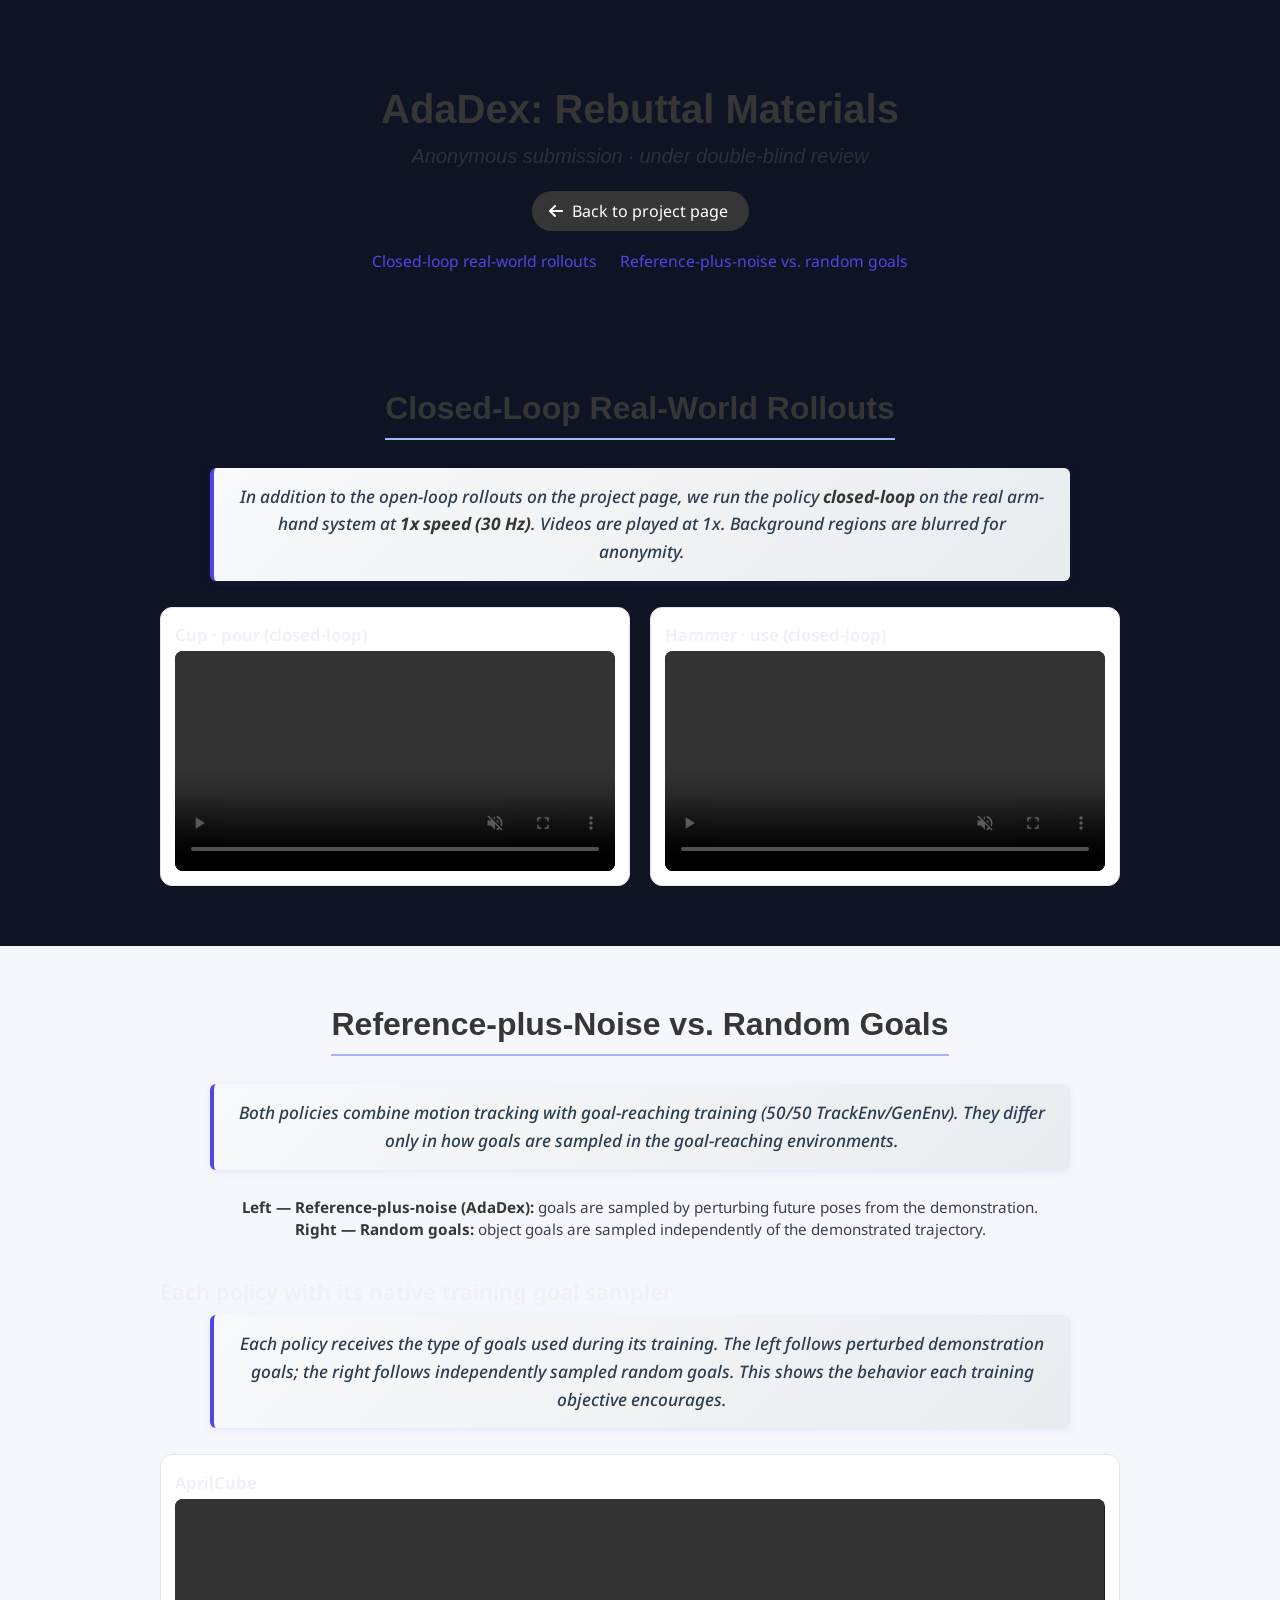
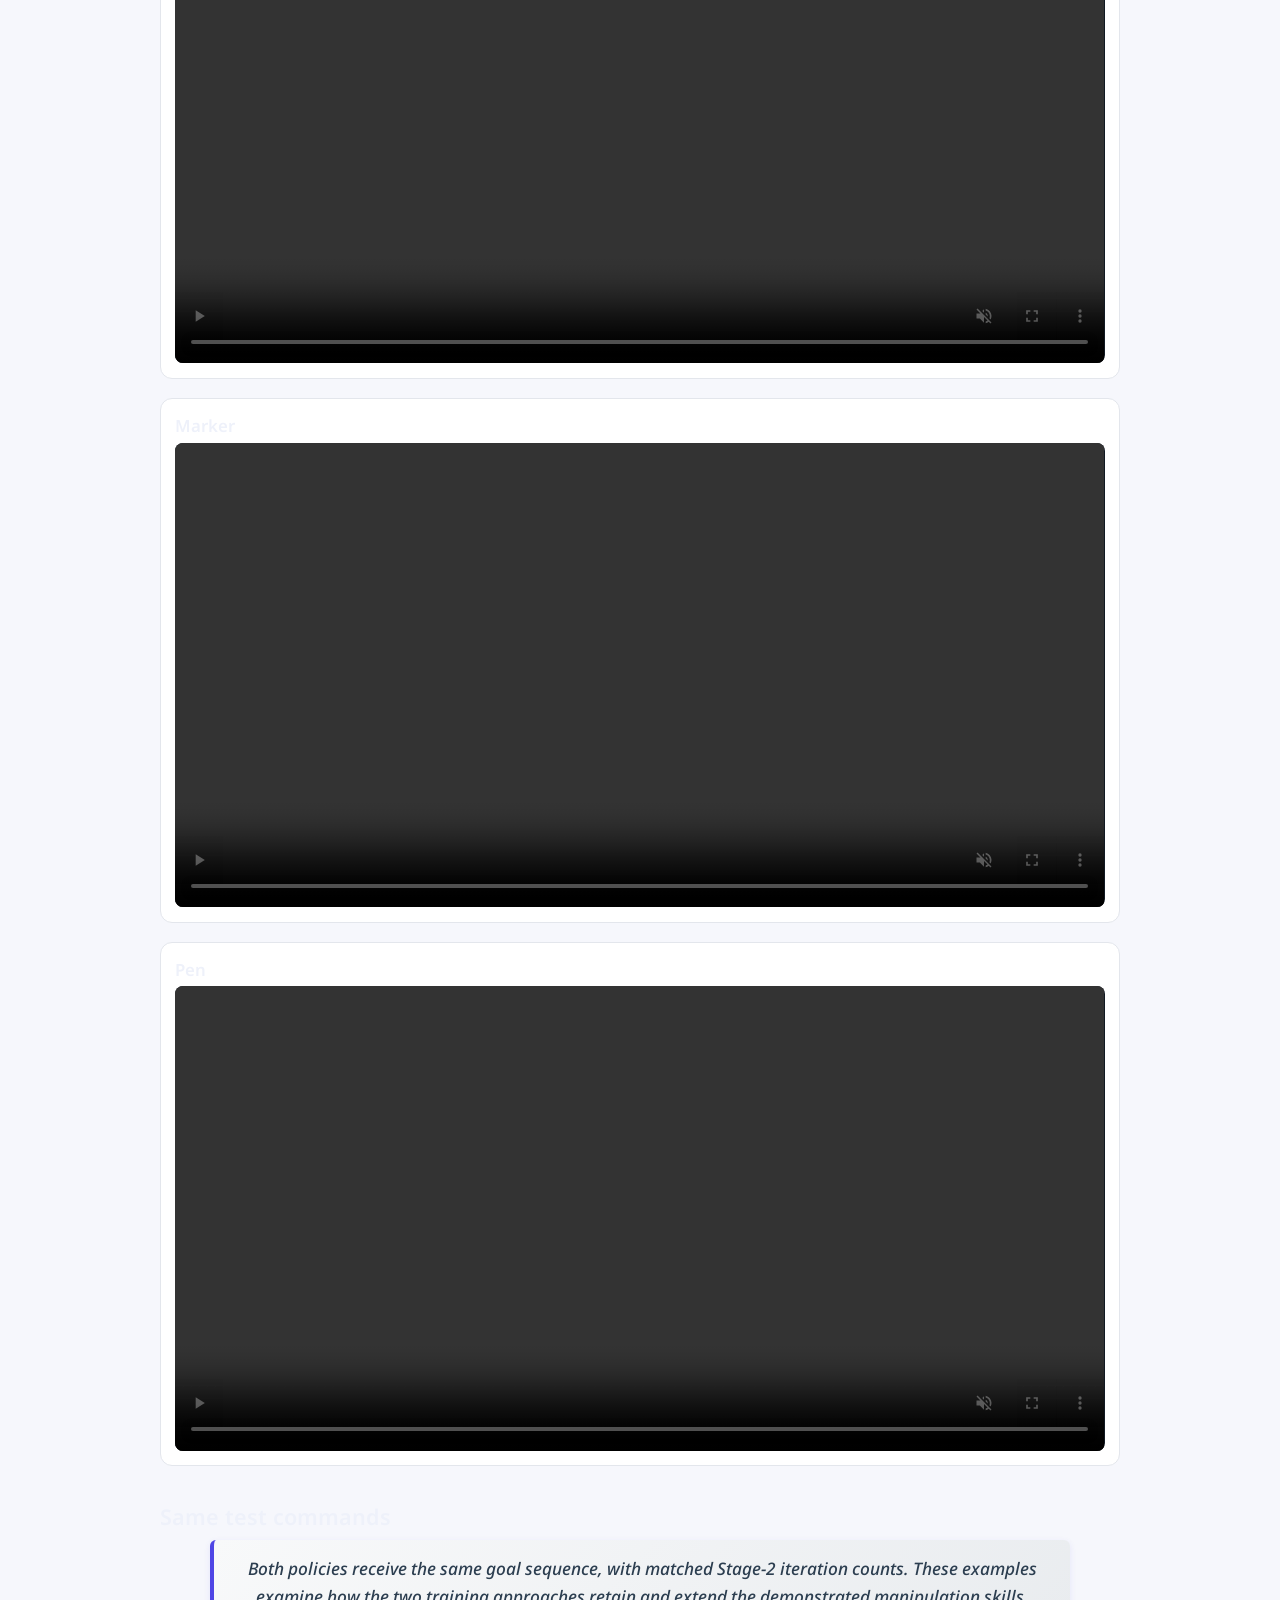
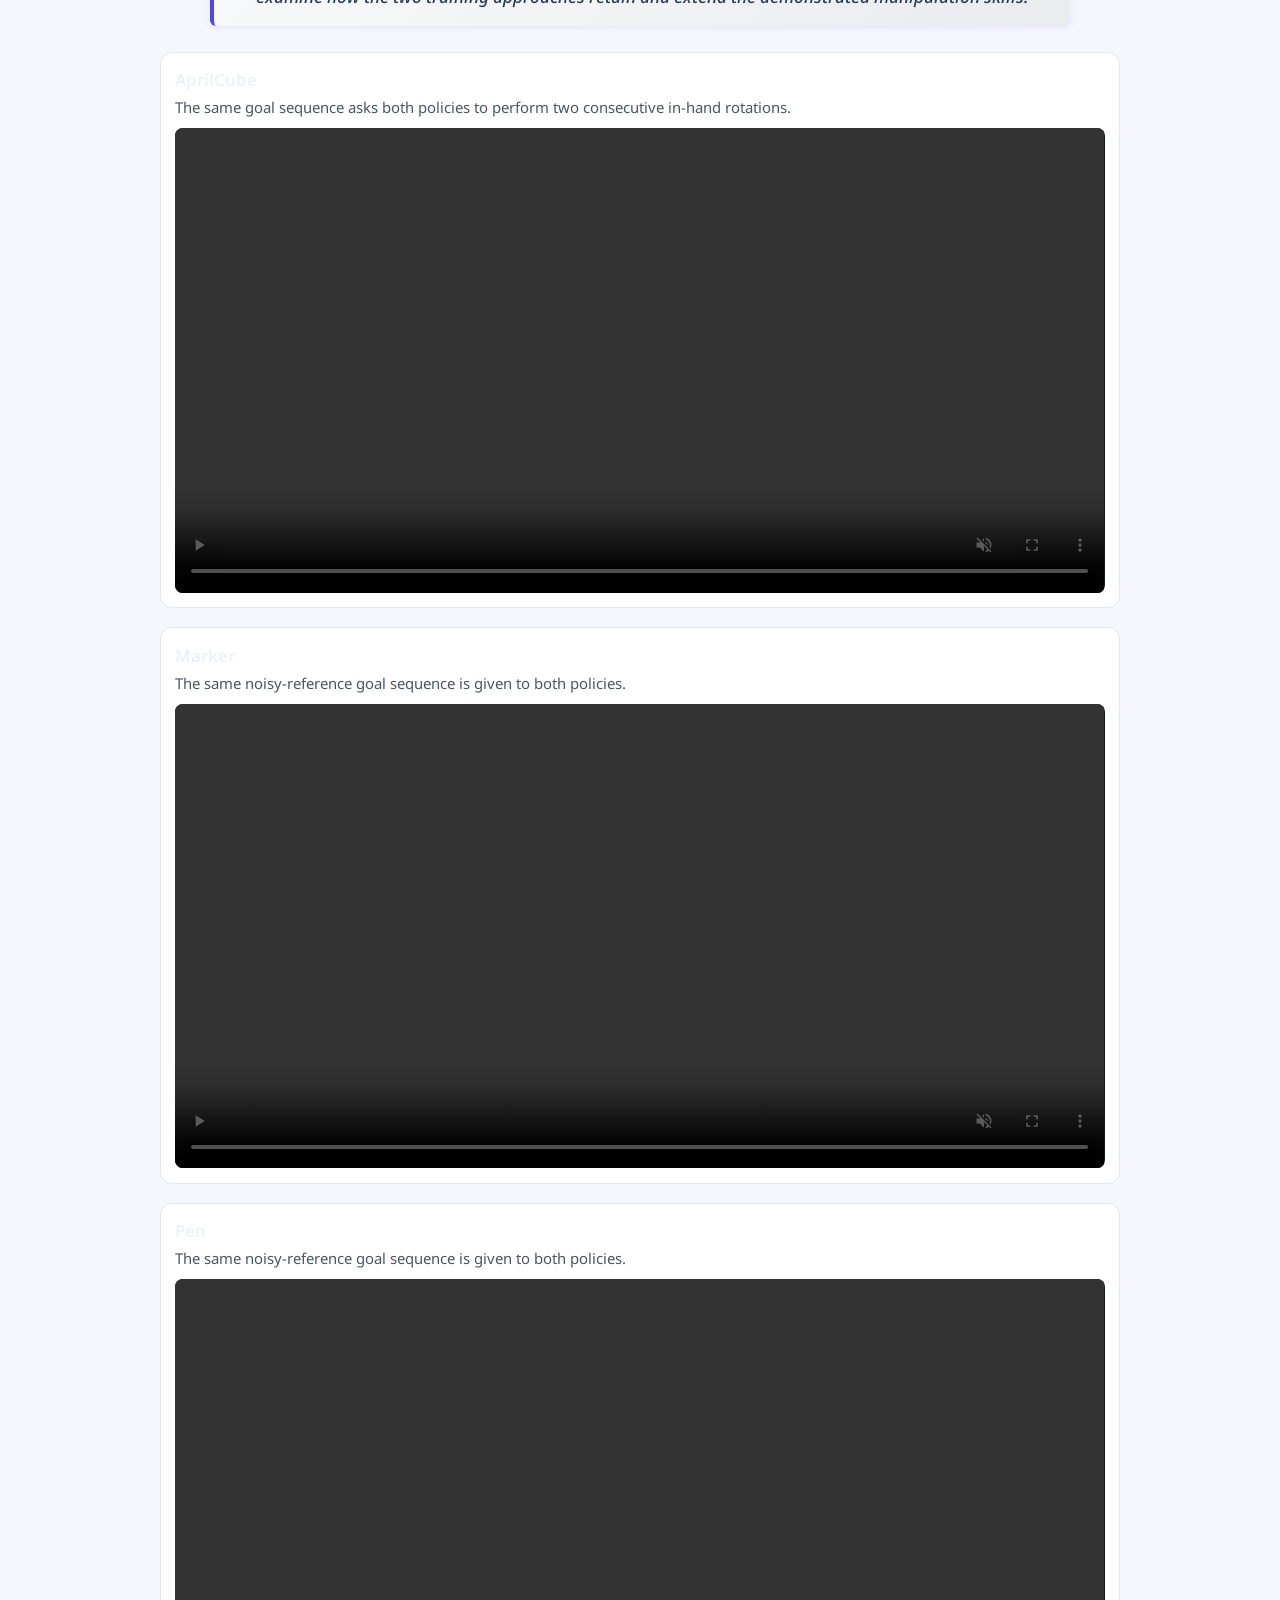
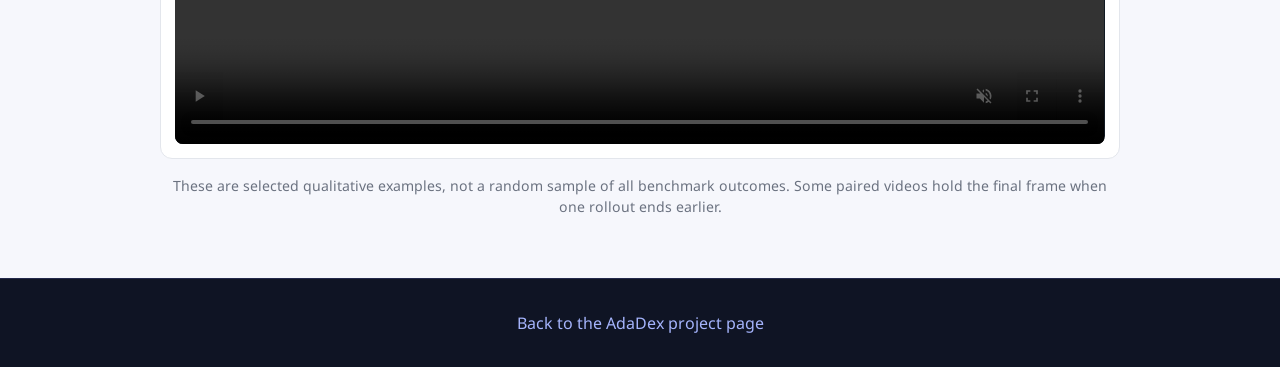
==== rebuttal.html @ b8310a38 "Add rebuttal page and closed-loop real-world videos" ====
<!DOCTYPE html>
<html lang="en">

<head>
  <meta charset="utf-8">
  <meta name="viewport" content="width=device-width, initial-scale=1">
  <meta name="robots" content="noindex, nofollow">
  <title>AdaDex: Rebuttal Materials</title>
  <meta name="description" content="Additional videos for the AdaDex rebuttal.">

  <link href="https://fonts.googleapis.com/css?family=Google+Sans|Noto+Sans|Castoro" rel="stylesheet">
  <link rel="stylesheet" href="./static/css/bulma.min.css">
  <link rel="stylesheet" href="./static/css/index.css">
  <link rel="stylesheet" href="./static/css/media-theme.css">
  <link rel="stylesheet" href="./static/css/adadex.css?v=closed-loop-bold-4">
  <link rel="stylesheet" href="https://cdnjs.cloudflare.com/ajax/libs/font-awesome/6.5.1/css/all.min.css">

  <style>
    .rebuttal-header { padding-top: 2.5rem; padding-bottom: 0.5rem; }
    .rebuttal-header .title { margin-bottom: 0.6rem; }
    .back-link { margin-top: 1.2rem; }
    .rebuttal-toc { display: flex; flex-wrap: wrap; justify-content: center; gap: 0.6rem 1.4rem; margin-top: 1.2rem; font-size: 0.98rem; }
    .rebuttal-toc a { color: #4f46e5; }
    .reviewer-tag { display: inline-block; font-size: 0.8rem; font-weight: 600; letter-spacing: 0.02em; color: #3730a3;
      background: #eef2ff; border-radius: 999px; padding: 0.15rem 0.7rem; margin-bottom: 0.6rem; }
    .rb-subtitle { font-size: 1.35rem; font-weight: 600; margin: 2.2rem 0 0.4rem; }
    .rb-grid { display: grid; grid-template-columns: repeat(2, minmax(0, 1fr)); gap: 1.2rem; margin-top: 1rem; }
    .rb-grid.one { grid-template-columns: minmax(0, 1fr); }
    .rb-card { background: #fff; border: 1px solid #e3e6ec; border-radius: 12px; padding: 0.9rem; }
    .rb-card h4 { font-size: 1.05rem; font-weight: 600; margin: 0 0 0.25rem; }
    .rb-card p { font-size: 0.93rem; color: #4b5563; margin: 0 0 0.6rem; }
    .rb-card video { width: 100%; display: block; border-radius: 8px; background: #111922; }
    .legend-lr { font-size: 0.95rem; color: #374151; margin-top: 0.4rem; }
    .rb-note { font-size: 0.88rem; color: #6b7280; margin-top: 1rem; text-align: center; }
    @media screen and (max-width: 768px) { .rb-grid { grid-template-columns: minmax(0, 1fr); } }
  </style>
</head>

<body class="site-media">
  <section class="hero rebuttal-header">
    <div class="hero-body">
      <div class="container has-text-centered">
        <h1 class="title is-2 publication-title">AdaDex: Rebuttal Materials</h1>
        <div class="is-size-5 publication-authors">
          <span class="author-block" style="font-style: italic;">Anonymous submission &middot; under double-blind review</span>
        </div>
        <div class="back-link">
          <a href="./" class="button is-normal is-rounded is-dark">
            <span class="icon"><i class="fas fa-arrow-left" aria-hidden="true"></i></span>
            <span>Back to project page</span>
          </a>
        </div>
        <nav class="rebuttal-toc" aria-label="Rebuttal sections">
          <a href="#closed-loop">Closed-loop real-world rollouts</a>
          <a href="#goal-sampling">Reference-plus-noise vs. random goals</a>
        </nav>
      </div>
    </div>
  </section>

  <!-- ===================== Closed-loop real-world ===================== -->
  <section class="section" id="closed-loop">
    <div class="container is-max-desktop">
      <div style="text-align: center;">
        <h2 class="title is-3 section-title-accent">Closed-Loop Real-World Rollouts</h2>
      </div>
      <p class="subsection-description">
        In addition to the open-loop rollouts on the project page, we run the policy <strong>closed-loop</strong> on the
        real arm-hand system at <strong>1x speed (30 Hz)</strong>. Videos are played at 1x. Background regions are blurred for
        anonymity.
      </p>
      <div class="rb-grid">
        <div class="rb-card">
          <h4>Cup &middot; pour (closed-loop)</h4>
          <video muted loop playsinline controls autoplay preload="metadata" src="./static/videos/real/closed-loop/cup.mp4"></video>
        </div>
        <div class="rb-card">
          <h4>Hammer &middot; use (closed-loop)</h4>
          <video muted loop playsinline controls autoplay preload="metadata" src="./static/videos/real/closed-loop/hammer.mp4"></video>
        </div>
      </div>
    </div>
  </section>

  <!-- ===================== Goal sampling ===================== -->
  <section class="section" id="goal-sampling">
    <div class="container is-max-desktop">
      <div style="text-align: center;">
        <h2 class="title is-3 section-title-accent">Reference-plus-Noise vs. Random Goals</h2>
      </div>
      <p class="subsection-description">
        Both policies combine motion tracking with goal-reaching training (50/50 TrackEnv/GenEnv). They differ only in how
        goals are sampled in the goal-reaching environments.
      </p>
      <p class="legend-lr has-text-centered">
        <strong>Left &mdash; Reference-plus-noise (AdaDex):</strong> goals are sampled by perturbing future poses from the demonstration.<br>
        <strong>Right &mdash; Random goals:</strong> object goals are sampled independently of the demonstrated trajectory.
      </p>

      <h3 class="rb-subtitle" id="native">Each policy with its native training goal sampler</h3>
      <p class="subsection-description">
        Each policy receives the type of goals used during its training. The left follows perturbed demonstration goals;
        the right follows independently sampled random goals. This shows the behavior each training objective encourages.
      </p>
      <div class="rb-grid one">
        <div class="rb-card">
          <h4>AprilCube</h4>
          <video muted loop playsinline controls preload="metadata" src="./static/videos/rebuttal/aprilcube_own_goals.mp4"></video>
        </div>
        <div class="rb-card">
          <h4>Marker</h4>
          <video muted loop playsinline controls preload="metadata" src="./static/videos/rebuttal/marker420_own_goals.mp4"></video>
        </div>
        <div class="rb-card">
          <h4>Pen</h4>
          <video muted loop playsinline controls preload="metadata" src="./static/videos/rebuttal/pen_own_goals.mp4"></video>
        </div>
      </div>

      <h3 class="rb-subtitle" id="matched">Same test commands</h3>
      <p class="subsection-description">
        Both policies receive the same goal sequence, with matched Stage-2 iteration counts. These examples examine how the
        two training approaches retain and extend the demonstrated manipulation skills.
      </p>
      <div class="rb-grid one">
        <div class="rb-card">
          <h4>AprilCube</h4>
          <p>The same goal sequence asks both policies to perform two consecutive in-hand rotations.</p>
          <video muted loop playsinline controls preload="metadata" src="./static/videos/rebuttal/aprilcube_comparison.mp4"></video>
        </div>
        <div class="rb-card">
          <h4>Marker</h4>
          <p>The same noisy-reference goal sequence is given to both policies.</p>
          <video muted loop playsinline controls preload="metadata" src="./static/videos/rebuttal/marker420_comparison.mp4"></video>
        </div>
        <div class="rb-card">
          <h4>Pen</h4>
          <p>The same noisy-reference goal sequence is given to both policies.</p>
          <video muted loop playsinline controls preload="metadata" src="./static/videos/rebuttal/pen_comparison.mp4"></video>
        </div>
      </div>
      <p class="rb-note">
        These are selected qualitative examples, not a random sample of all benchmark outcomes. Some paired videos hold the
        final frame when one rollout ends earlier.
      </p>
    </div>
  </section>

  <footer class="footer">
    <div class="container">
      <div class="content has-text-centered">
        <p><a href="./">Back to the AdaDex project page</a></p>
      </div>
    </div>
  </footer>
</body>

</html>
---- static/css/index.css ----
body {
  font-family: 'Noto Sans', sans-serif;
}


.footer .icon-link {
  font-size: 25px;
  color: #000;
}

.link-block a,
.link-block .button {
  margin-top: 5px;
  margin-bottom: 5px;
  vertical-align: middle;
  transition: background-color 0.3s ease;
}

.link-block a:hover {
  background-color: #4f46e5 !important;
  border-color: #4f46e5 !important;
}

.link-block {
  display: inline-block;
  vertical-align: top;
}

.dnerf {
  font-variant: small-caps;
}


.teaser .hero-body {
  padding-top: 0;
  padding-bottom: 3rem;
}

.teaser {
  font-family: 'Google Sans', sans-serif;
}


.publication-title {}

.publication-banner {
  max-height: parent;

}

.publication-banner video {
  position: relative;
  left: auto;
  top: auto;
  transform: none;
  object-fit: fit;
}

.publication-header .hero-body {}

.publication-title {
  font-family: 'Google Sans', sans-serif;
}

.publication-authors {
  font-family: 'Google Sans', sans-serif;
}

.publication-venue {
  color: #555;
  width: fit-content;
  font-weight: bold;
}

.publication-awards {
  color: #ff3860;
  width: fit-content;
  font-weight: bolder;
}

.publication-authors {}

.publication-authors a {
  color: #4f46e5 !important;
}

.publication-authors a:hover {
  text-decoration: underline;
}

.author-block {
  display: inline-block;
}

.publication-banner img {}

.publication-authors {
  /*color: #4286f4;*/
}

.publication-video {
  position: relative;
  width: 100%;
  height: 0;
  padding-bottom: 56.25%;

  overflow: hidden;
  border-radius: 10px !important;
}

.publication-video iframe {
  position: absolute;
  top: 0;
  left: 0;
  width: 100%;
  height: 100%;
}

.publication-body img {}

.results-carousel {
  overflow: hidden;
}

.results-carousel .item {
  margin: 5px;
  overflow: hidden;
  border: 1px solid #bbb;
  border-radius: 10px;
  padding: 0;
  font-size: 0;
}

.results-carousel video {
  margin: 0;
}


.interpolation-panel {
  background: #f5f5f5;
  border-radius: 10px;
}

.interpolation-panel .interpolation-image {
  width: 100%;
  border-radius: 5px;
}

.interpolation-video-column {}

.interpolation-panel .slider {
  margin: 0 !important;
}

.interpolation-panel .slider {
  margin: 0 !important;
}

#interpolation-image-wrapper {
  width: 100%;
}

#interpolation-image-wrapper img {
  border-radius: 5px;
}


.has-bg-img {
  background: url('/static/images/toss.jpeg')center center;
  background-size: cover;
}



.overlay {
  position: absolute;
  top: 0;
  right: 0;
  bottom: 0;
  left: 0;
  background-color: rgba(0, 0, 0, 0.0);
  /* 0% opacity black */
  z-index: 1;
  /* Make sure it's behind the text */
  transition: opacity 1.0s;
}

.hero-body,
.hero-foot {
  position: relative;
  z-index: 2;
  transition: opacity 1.0s;
}

.hero-head {
  position: relative;
  z-index: 3;
  transition: opacity 1.0s;
}

.hero.video>.hero-body {
  display: flex;
  align-items: center;
  justify-content: center;
  position: absolute;
  top: 0;
  left: 0;
  width: 100%;
  height: 100%;
}

.hero-title {
  font-family: 'Google Sans', sans-serif;
  font-size: 7rem;
  font-weight: 900;
  color: #4f46e5;
  text-shadow: 0 2px 20px rgba(0, 0, 0, 0.5);
  letter-spacing: 0.15em;
  margin-bottom: 0.5rem !important;
}

.hero.is-link .hero-title {
  color: #4f46e5 !important;
}

.hero-subtitle {
  font-family: 'Google Sans', sans-serif;
  font-size: 3rem;
  font-weight: 600;
  color: #ffffff;
  text-shadow: 0 2px 12px rgba(0, 0, 0, 0.5);
  margin-top: 0 !important;
  line-height: 1.4;
}

@media screen and (max-width: 768px) {
  .hero-title {
    font-size: 3.5rem;
  }

  .hero-subtitle {
    font-size: 1.5rem;
  }
}

.section {
  padding-top: 1rem !important;
  padding-bottom: 1rem !important;
}

.section-title-accent {
  text-align: center;
  border-bottom: 5px solid #4f46e5;
  display: inline-block;
  padding-left: 30px;
  padding-right: 30px;
  padding-bottom: 15px;
  margin-bottom: 40px;
  position: relative;
}

.section-title-accent::after {
  content: '';
  position: absolute;
  bottom: -5px;
  left: 50%;
  transform: translateX(-50%);
  width: 60%;
  height: 3px;
  background: linear-gradient(90deg, transparent, #4f46e5, transparent);
  opacity: 0.5;
}

/* Navbar hover effects */
.navbar a.navbar-item {
  background-color: rgba(54, 54, 54, 0.6);
  border-radius: 8px;
  transition: all 0.3s ease;
}

.navbar a.navbar-item:hover {
  background-color: rgba(54, 54, 54, 0.8) !important;
  transform: translateY(-2px);
}

.navbar-item[style*="cursor: not-allowed"] {
  pointer-events: none;
}

/* Style for non-link navbar items (Coming Soon) */
.navbar-end .navbar-item:not(a) {
  background-color: rgba(54, 54, 54, 0.6);
  border-radius: 8px;
}

.navbar-end .navbar-item .button.is-inverted {
  background-color: rgba(54, 54, 54, 0.6);
  border-radius: 8px;
}

/* Responsive line breaks for author list */
.desktop-br {
  display: inline;
}

@media screen and (max-width: 1024px) {
  .desktop-br {
    display: none;
  }
}

/* Subsection description styling */
.subsection-description {
  text-align: center;
  max-width: 800px;
  margin: 0 auto 25px auto;
  padding: 15px 25px;
  font-size: 1.25rem;
  font-style: italic;
  color: #2c3e50;
  background: linear-gradient(135deg, #f8f9fa 0%, #e9ecef 100%);
  border-left: 4px solid #4f46e5;
  border-radius: 6px;
  box-shadow: 0 2px 6px rgba(79, 70, 229, 0.1);
  line-height: 1.6;
  font-weight: 500;
}

@media screen and (max-width: 768px) {
  .subsection-description {
    font-size: 1.1rem;
    padding: 12px 20px;
  }
}

/* Video Carousel */
.video-carousel {
  --carousel-control-size: 48px;
  position: relative;
  display: grid;
  grid-template-columns: var(--carousel-control-size) minmax(0, 1fr) var(--carousel-control-size);
  align-items: center;
  gap: 12px;
}

.carousel-viewport {
  grid-column: 2;
  grid-row: 1;
  min-width: 0;
  overflow: hidden;
}

.carousel-track {
  display: flex;
  gap: 12px;
  transition: transform 0.4s ease;
}

.carousel-item {
  flex: 0 0 calc((100% - 36px) / 4);
  min-width: 0;
}

.video-carousel[data-per-view="3"] .carousel-item {
  flex: 0 0 calc((100% - 24px) / 3);
}

.video-carousel[data-per-view="2"] .carousel-item {
  flex: 0 0 calc((100% - 12px) / 2);
}

.carousel-item video {
  width: 100%;
  border-radius: 10px;
}

.carousel-prev,
.carousel-next {
  position: static;
  grid-row: 1;
  background: rgba(0, 0, 0, 0.45);
  color: #fff;
  border: none;
  width: var(--carousel-control-size);
  height: var(--carousel-control-size);
  border-radius: 50%;
  font-size: 1.2rem;
  cursor: pointer;
  z-index: 3;
  transition: background 0.3s ease, opacity 0.3s ease;
  display: flex;
  align-items: center;
  justify-content: center;
}

.carousel-prev:hover,
.carousel-next:hover {
  background: #4f46e5;
}

.carousel-prev.disabled,
.carousel-next.disabled {
  opacity: 0.25;
  cursor: default;
}

.carousel-prev.disabled:hover,
.carousel-next.disabled:hover {
  background: rgba(0, 0, 0, 0.45);
}

.carousel-prev {
  grid-column: 1;
}

.carousel-next {
  grid-column: 3;
}

@media screen and (max-width: 768px) {
  .video-carousel {
    --carousel-control-size: 44px;
    gap: 8px;
  }

  .carousel-item {
    flex: 0 0 100%;
  }

  .video-carousel[data-per-view="3"] .carousel-item {
    flex: 0 0 100%;
  }

  .video-carousel[data-per-view="2"] .carousel-item {
    flex: 0 0 100%;
  }

  .carousel-track {
    gap: 0;
  }

  .carousel-prev,
  .carousel-next {
    font-size: 1rem;
  }
}

/* Project-page refinement */
body {
  color: #20242a;
  background: #fbfbfa;
  letter-spacing: 0;
}

.publication-header .hero-body {
  padding-top: 3.25rem;
  padding-bottom: 3rem;
}

.publication-title {
  max-width: 1120px;
  margin-left: auto;
  margin-right: auto;
  line-height: 1.08;
}

.publication-authors {
  color: #2b3138;
  line-height: 1.55;
}

.publication-authors sup {
  color: #3730a3;
  font-size: 0.64em;
  font-weight: 700;
  margin-left: 1px;
}

.affiliation-line,
.author-notes {
  margin-top: 10px;
  margin-bottom: 0;
}

.affiliation-logos {
  display: flex;
  flex-wrap: wrap;
  align-items: center;
  justify-content: center;
  gap: 40px;
  margin: 18px 0 8px;
}

.affiliation-logo {
  display: inline-flex;
  align-items: flex-start;
  gap: 4px;
}

.affiliation-logo img {
  display: block;
  height: 44px;
  width: auto;
}

.section {
  padding-top: 3.75rem !important;
  padding-bottom: 3.75rem !important;
}

.section:nth-of-type(odd):not(.hero) {
  background: #f6f7fc;
}

.section-title-accent {
  border-bottom: 2px solid #4f46e5;
  padding-left: 0;
  padding-right: 0;
  padding-bottom: 12px;
  margin-bottom: 28px;
  font-family: 'Google Sans', sans-serif;
  font-weight: 760;
  letter-spacing: 0;
}

.section-title-accent::after {
  content: none;
}

.section-intro {
  max-width: 900px;
  margin: 0 auto 36px;
  color: #4c5965;
  font-size: 1.1rem;
  line-height: 1.65;
  text-align: center;
}

.content.has-text-justified {
  color: #303841;
  font-size: 1.05rem;
  line-height: 1.75;
}

.motion-family,
.deployment-block {
  max-width: 1180px;
  margin: 0 auto 4rem;
}

.motion-family:last-child,
.deployment-block:last-child {
  margin-bottom: 0;
}

.motion-family>h3.title,
.deployment-block>h3.title {
  margin: 0 auto 1.7rem;
  color: #20242a;
  font-family: 'Google Sans', sans-serif;
  font-size: 2rem;
  font-weight: 760;
  text-align: center;
}

.section h4.title.is-4 {
  margin-top: 2.1rem;
  margin-bottom: 0.65rem;
  color: #2b3138;
  font-family: 'Google Sans', sans-serif;
  font-size: 1.28rem;
  font-weight: 720;
  text-align: center;
}

.subsection-description {
  max-width: 860px;
  margin: 0 auto 26px;
  padding: 15px 24px;
  color: #2c3e50;
  background: linear-gradient(135deg, #f8f9fa 0%, #e9ecef 100%);
  border-left: 4px solid #4f46e5;
  border-radius: 6px;
  box-shadow: 0 2px 6px rgba(79, 70, 229, 0.1);
  font-size: 1.08rem;
  font-style: italic;
  font-weight: 500;
  line-height: 1.6;
}

.video-carousel {
  margin-bottom: 0.8rem;
}

.carousel-item video {
  display: block;
  width: 100%;
  aspect-ratio: 16 / 9;
  object-fit: cover;
  background: #0d0f12;
  border: 1px solid rgba(20, 24, 28, 0.12);
  border-radius: 8px;
  box-shadow: 0 6px 20px rgba(18, 24, 32, 0.08);
}

.carousel-prev,
.carousel-next {
  background: rgba(18, 22, 26, 0.62);
  border-radius: 8px;
}

.carousel-prev:hover,
.carousel-next:hover {
  background: #3730a3;
}

.wide-video,
.paper-figure {
  display: block;
  width: min(1120px, 100%);
  margin: 0 auto 28px;
  border: 1px solid rgba(20, 24, 28, 0.12);
  border-radius: 8px;
  background: #0d0f12;
  box-shadow: 0 8px 26px rgba(18, 24, 32, 0.08);
}

.paper-figure {
  background: #fff;
}

.method-figure-stack {
  max-width: 1180px;
  margin: 0 auto;
}

.method-figure {
  margin: 0 auto 2.2rem;
}

.method-figure:last-child {
  margin-bottom: 0;
}

.method-figure .paper-figure {
  width: 100%;
  margin-bottom: 0.85rem;
  object-fit: contain;
}

.method-figure figcaption {
  max-width: 1040px;
  margin: 0 auto;
  color: #4c5965;
  font-size: 0.98rem;
  line-height: 1.55;
  text-align: left;
}

.method-figure figcaption strong {
  color: #20242a;
}

.footer {
  padding: 2rem 1.5rem;
  background: #f0f2f8;
}

@media screen and (max-width: 768px) {
  .publication-header .hero-body {
    padding-top: 2.25rem;
    padding-bottom: 2.25rem;
  }

  .publication-title {
    font-size: 2rem !important;
  }

  .affiliation-logos {
    gap: 22px;
    margin-top: 14px;
  }

  .affiliation-logo img {
    height: 24px;
  }

  .section {
    padding-top: 2.75rem !important;
    padding-bottom: 2.75rem !important;
  }

  .motion-family>h3.title,
  .deployment-block>h3.title {
    font-size: 1.55rem;
  }

  .section h4.title.is-4 {
    font-size: 1.12rem;
  }

  .section-intro {
    font-size: 1rem;
    padding: 0;
  }

  .subsection-description {
    font-size: 1rem;
    padding: 12px 18px;
  }
}
---- static/css/media-theme.css ----
/* Final media-style theme for the project page. */

.site-media {
  --accent-green: #4f46e5;
  --accent-green-bright: #a5b4fc;
  --media-bg: #0f1424;
  --media-text: #eef1fa;
  --media-muted: #d9def0;
  --media-line: rgba(129, 140, 248, 0.24);
  color: var(--media-text);
  background: var(--media-bg);
}

.site-media .hero.video {
  position: relative;
  height: 100vh;
  height: 100dvh;
  min-height: 100vh;
  min-height: 100dvh;
  overflow: hidden;
}

.site-media .hero.video > .hero-video {
  position: absolute;
  inset: 0;
  width: 100%;
  height: 100%;
}

.site-media .hero.video > .hero-video > video {
  display: block;
  width: 100%;
  height: 100%;
  object-fit: cover;
  object-position: center;
}

.site-media .hero.video .overlay {
  background: linear-gradient(
    180deg,
    rgba(0, 0, 0, 0.34) 0%,
    rgba(0, 0, 0, 0.24) 45%,
    rgba(0, 0, 0, 0.38) 100%
  );
}

.site-media .hero.video > .hero-body > .container {
  padding: 2.4rem 2rem;
  background: radial-gradient(ellipse at center, rgba(0, 0, 0, 0.28) 0%, rgba(0, 0, 0, 0.14) 38%, rgba(0, 0, 0, 0) 70%);
}

.site-media .hero-title {
  color: var(--accent-green-bright) !important;
  text-shadow: 0 4px 32px rgba(0, 0, 0, 0.85);
}

.site-media .hero-subtitle {
  max-width: 920px;
  margin-left: auto;
  margin-right: auto;
}

.site-media .site-topnav {
  position: fixed;
  top: 0;
  left: 0;
  width: 100%;
  z-index: 50;
  background: rgba(8, 11, 22, 0.86);
  border-bottom: 1px solid rgba(129, 140, 248, 0.2);
  backdrop-filter: blur(12px);
}

.site-media .site-topnav .navbar {
  background: transparent;
}

.site-media .site-section-nav {
  display: grid;
  grid-template-columns: auto minmax(0, 1fr);
  align-items: center;
  gap: 22px;
  width: 100%;
  padding: 14px 0;
}

.site-media .site-nav-links {
  display: flex;
  justify-content: flex-end;
  align-items: center;
  gap: 22px;
  min-width: 0;
}

.site-media .site-section-nav .navbar-item {
  display: inline-flex;
  align-items: center;
  justify-content: center;
  flex-shrink: 0;
  min-height: 40px;
  padding: 6px 0;
  line-height: 1.25;
  color: var(--media-text);
  background: transparent !important;
  border-top: 2px solid transparent;
  border-bottom: 2px solid transparent;
  border-radius: 0;
  font-family: 'Google Sans', sans-serif;
  font-size: 0.98rem;
  font-weight: 760;
  text-shadow: 0 2px 14px rgba(0, 0, 0, 0.78);
}

.site-media .site-section-nav .site-brand {
  justify-self: start;
  color: var(--accent-green-bright);
  font-size: 1.2rem;
}

.site-media .site-section-nav .navbar-item:hover {
  color: var(--accent-green-bright) !important;
  background: transparent !important;
  border-bottom-color: var(--accent-green-bright);
  transform: none;
}

.site-media .publication-header {
  color: #20242a;
  background: #f5f6fb !important;
}

.site-media #abstract,
.site-media #generated-motions,
.site-media #deployment,
.site-media #method {
  scroll-margin-top: 72px;
}

.site-media #deployment,
.site-media .generated-motion-section {
  background: var(--media-bg) !important;
}

.site-media #method,
.site-media #abstract {
  color: #20242a;
  background: #f5f6fb !important;
}

.site-media #deployment .title,
.site-media .generated-motion-section .title,
.site-media .motion-family-block-header h3 {
  color: var(--media-text);
}

.site-media .carousel-item video,
.site-media .wide-video {
  display: block;
  width: 100%;
  aspect-ratio: 16 / 9;
  object-fit: cover;
  border: 1px solid var(--media-line);
  border-radius: 8px;
  background: #000;
  box-shadow: 0 18px 52px rgba(0, 0, 0, 0.42);
}

.site-media .visual-policy-render-video {
  aspect-ratio: auto;
  height: auto;
  object-fit: contain;
}

.site-media #deployment .subsection-description,
.site-media .generated-motion-section .subsection-description {
  color: var(--media-muted);
  background: rgba(255, 255, 255, 0.055);
  border-color: var(--accent-green-bright);
  box-shadow: none;
}

.site-media #method .subsection-description {
  color: #363c52;
  background: #ffffff;
  border-color: rgba(79, 70, 229, 0.45);
  box-shadow: none;
}

.site-media .footer {
  color: var(--media-muted);
  background: var(--media-bg);
  border-top: 1px solid rgba(129, 140, 248, 0.18);
}

.site-media .footer a,
.site-media .footer .dnerf {
  color: var(--accent-green-bright);
}

.site-media .motion-card {
  color: var(--media-text);
  background: #171d31;
  border-color: var(--media-line);
  box-shadow: 0 14px 42px rgba(0, 0, 0, 0.35);
}

.site-media .motion-card h3,
.site-media .motion-card p,
.site-media .motion-card-detail-header h3,
.site-media .motion-card-detail-header p {
  color: var(--media-text);
}

.site-media .motion-card-detail-header h3 {
  margin-bottom: 0;
}

.site-media .motion-card-action {
  position: relative;
  min-height: 46px;
  padding: 0.65rem 2rem;
  color: var(--media-bg);
  background: var(--accent-green-bright);
  border: 2px solid #c7d2fe;
  font-weight: 800;
  box-shadow: 0 4px 14px rgba(129, 140, 248, 0.25);
  transition: background-color 0.2s ease, border-color 0.2s ease, box-shadow 0.2s ease;
}

.site-media .motion-card .motion-card-action:hover,
.site-media .motion-card .motion-card-action:focus-visible {
  color: var(--media-bg);
  background: #e0e7ff;
  border-color: #ffffff;
  box-shadow: 0 6px 20px rgba(129, 140, 248, 0.4);
}

.site-media .motion-card-action:focus-visible {
  outline: 3px solid #ffffff;
  outline-offset: 3px;
}

.site-media .motion-card .motion-card-action:active {
  background: var(--accent-green-bright);
  box-shadow: 0 1px 5px rgba(129, 140, 248, 0.25);
}

.site-media .motion-card.is-active .motion-card-action {
  color: #ffffff;
  background: var(--accent-green);
  border-color: #e0e7ff;
  box-shadow: 0 0 0 2px rgba(165, 180, 252, 0.35), 0 4px 16px rgba(79, 70, 229, 0.4);
}

.site-media .motion-card.is-active .motion-card-action::before {
  content: "\2713";
  position: absolute;
  left: 12px;
  top: 50%;
  transform: translateY(-50%);
  font-size: 1.15rem;
  font-weight: 800;
}

.site-media .motion-card.is-active .motion-card-action:hover,
.site-media .motion-card.is-active .motion-card-action:focus-visible {
  color: #ffffff;
  background: #3730a3;
  border-color: #ffffff;
}

.site-media .carousel-prev,
.site-media .carousel-next {
  color: var(--media-bg);
  background: var(--accent-green-bright);
  border: 2px solid #c7d2fe;
  border-radius: 10px;
  box-shadow: 0 4px 14px rgba(129, 140, 248, 0.25);
}

.site-media .video-carousel button svg {
  display: block;
  width: 24px;
  height: 24px;
}

.site-media .carousel-prev:not(.disabled):hover,
.site-media .carousel-next:not(.disabled):hover {
  background: #e0e7ff;
  border-color: #ffffff;
  box-shadow: 0 6px 20px rgba(129, 140, 248, 0.4);
}

.site-media .carousel-prev:focus-visible,
.site-media .carousel-next:focus-visible {
  outline: 3px solid #ffffff;
  outline-offset: 3px;
}

.site-media .carousel-prev.disabled,
.site-media .carousel-next.disabled {
  color: #9aa5bd;
  background: #29314a;
  border-color: #58637b;
  box-shadow: none;
  opacity: 1;
  cursor: not-allowed;
}

.site-media .section-title-accent {
  border-color: var(--accent-green-bright);
}

.site-media .deployment-layout {
  margin-top: 1.6rem;
}

.site-media .deployment-layout h4.title {
  color: var(--media-text);
  margin: 0 0 0.9rem;
}

.site-media .deployment-layout video {
  display: block;
  width: 100%;
  background: #000;
  border: 1px solid var(--media-line);
  border-radius: 8px;
  box-shadow: 0 18px 52px rgba(0, 0, 0, 0.36);
}

.site-media .deployment-feature-task {
  margin-bottom: 2.6rem;
}

.site-media .deployment-feature-head {
  display: flex;
  align-items: end;
  justify-content: space-between;
  gap: 18px;
  margin-bottom: 0.9rem;
}

.site-media .deployment-feature-stage {
  overflow: hidden;
  border-radius: 8px;
  background: #0b0f1c;
}

.site-media .deployment-feature-video {
  aspect-ratio: 16 / 9;
  object-fit: contain;
}

.site-media .deployment-thumb-strip {
  display: grid;
  grid-auto-columns: minmax(145px, 1fr);
  grid-auto-flow: column;
  gap: 10px;
  overflow-x: auto;
  padding: 4px 2px 12px;
  scrollbar-color: rgba(165, 180, 252, 0.55) rgba(255, 255, 255, 0.08);
}

.site-media .deployment-thumb-strip::-webkit-scrollbar {
  height: 8px;
}

.site-media .deployment-thumb-strip::-webkit-scrollbar-track {
  background: rgba(255, 255, 255, 0.08);
  border-radius: 999px;
}

.site-media .deployment-thumb-strip::-webkit-scrollbar-thumb {
  background: rgba(165, 180, 252, 0.7);
  border-radius: 999px;
}

.site-media .deployment-thumb-strip-wrap {
  --rollout-control-size: 48px;
  display: grid;
  grid-template-columns: var(--rollout-control-size) minmax(0, 1fr) var(--rollout-control-size);
  gap: 8px;
  align-items: start;
  margin-top: 12px;
}

.site-media .deployment-thumb-scroll {
  display: inline-flex;
  align-items: center;
  justify-content: center;
  width: var(--rollout-control-size);
  height: var(--rollout-thumbnail-height, 82px);
  margin-top: 4px;
  color: var(--media-bg);
  background: var(--accent-green-bright);
  border: 2px solid #c7d2fe;
  border-radius: 10px;
  box-shadow: 0 4px 14px rgba(129, 140, 248, 0.25);
  cursor: pointer;
  transition: background-color 0.2s ease, border-color 0.2s ease, box-shadow 0.2s ease;
}

.site-media .deployment-thumb-scroll svg {
  display: block;
  width: 26px;
  height: 26px;
}

.site-media .deployment-thumb-scroll:not(:disabled):hover,
.site-media .deployment-thumb-scroll:not(:disabled):focus-visible {
  color: var(--media-bg);
  background: #e0e7ff;
  border-color: #ffffff;
  box-shadow: 0 6px 20px rgba(129, 140, 248, 0.4);
}

.site-media .deployment-thumb-scroll:focus-visible {
  outline: 3px solid #ffffff;
  outline-offset: 3px;
}

.site-media .deployment-thumb-scroll:disabled {
  color: #9aa5bd;
  background: #29314a;
  border-color: #58637b;
  box-shadow: none;
  cursor: not-allowed;
  opacity: 1;
}

.site-media .deployment-thumb {
  display: grid;
  gap: 6px;
  padding: 0;
  color: var(--media-muted);
  background: transparent;
  border: 0;
  cursor: pointer;
  text-align: left;
}

.site-media .deployment-thumb:focus-visible {
  outline: 2px solid var(--accent-green-bright);
  outline-offset: 3px;
}

.site-media .deployment-thumb video {
  aspect-ratio: 16 / 9;
  object-fit: cover;
  border-color: rgba(255, 255, 255, 0.16);
  box-shadow: none;
  opacity: 0.72;
  transition: border-color 0.2s ease, opacity 0.2s ease;
}

.site-media .deployment-thumb span {
  font-family: 'Google Sans', sans-serif;
  font-size: 0.78rem;
  font-weight: 700;
}

.site-media .deployment-thumb.is-active video,
.site-media .deployment-thumb:hover video {
  border-color: var(--accent-green-bright);
  opacity: 1;
}

@media screen and (max-width: 1023px) {
  .site-media .site-section-nav {
    grid-template-columns: auto minmax(0, 1fr);
    gap: 18px;
    padding: 16px;
  }

  .site-media .site-nav-links {
    justify-content: flex-start;
    gap: 18px;
    overflow-x: auto;
  }
}

@media screen and (max-width: 768px) {
  .site-media .deployment-thumb-strip-wrap {
    --rollout-control-size: 44px;
  }

  .site-media .hero-title {
    font-size: 3.4rem;
  }

  .site-media .hero-subtitle {
    font-size: 1.4rem;
  }

  .site-media .deployment-feature-head {
    display: block;
  }
}
---- static/css/adadex.css ----
/* AdaDex additions on top of the base template: media placeholders, results tables. */

.site-media .hero.video {
  background: radial-gradient(ellipse at center, #1a2036 0%, #0f1424 70%);
}

.hero-anon-note {
  margin-top: 1.2rem;
  color: #d9def0;
  font-family: 'Google Sans', sans-serif;
  font-size: 1.1rem;
  letter-spacing: 0.04em;
}

/* Blank media slot. Replace the whole element with a <video> or <img> once assets are ready. */
.media-placeholder {
  display: flex;
  width: 100%;
  aspect-ratio: 16 / 9;
  flex-direction: column;
  align-items: center;
  justify-content: center;
  gap: 6px;
  padding: 12px;
  color: rgba(217, 222, 240, 0.62);
  background: repeating-linear-gradient(135deg, #121729 0 14px, #151b2f 14px 28px);
  border: 1px dashed rgba(165, 180, 252, 0.38);
  border-radius: 8px;
  font-family: 'Google Sans', sans-serif;
  font-size: 0.85rem;
  text-align: center;
}

.media-placeholder i {
  font-size: 1.6rem;
  opacity: 0.7;
}

.media-placeholder code {
  padding: 0;
  color: inherit;
  background: transparent;
  font-size: 0.72rem;
  word-break: break-all;
}

.media-placeholder.is-hero {
  position: absolute;
  inset: 0;
  aspect-ratio: auto;
  justify-content: flex-end;
  padding-bottom: 2.5rem;
  border: 0;
  border-radius: 0;
}

.media-placeholder.is-figure {
  aspect-ratio: 21 / 9;
}

.media-placeholder.is-light {
  color: #6a7086;
  background: repeating-linear-gradient(135deg, #fafbfd 0 14px, #eff1f7 14px 28px);
  border-color: rgba(79, 70, 229, 0.5);
}

.motion-card .media-placeholder {
  border-width: 0 0 1px 0;
  border-radius: 0;
}

.deployment-thumb .media-placeholder {
  gap: 2px;
  font-size: 0.7rem;
  opacity: 0.72;
  transition: border-color 0.2s ease, opacity 0.2s ease;
}

.deployment-thumb .media-placeholder i {
  font-size: 1rem;
}

.deployment-thumb.is-active .media-placeholder,
.deployment-thumb:hover .media-placeholder {
  border-color: #a5b4fc;
  opacity: 1;
}

.comparison-grid {
  display: grid;
  grid-template-columns: repeat(3, minmax(0, 1fr));
  gap: 14px;
  margin-bottom: 1.6rem;
}

.comparison-grid h4 {
  margin-bottom: 0.5rem;
  color: #eef1fa;
  font-family: 'Google Sans', sans-serif;
  font-weight: 700;
  text-align: center;
}

.comparison-grid h4.is-ours {
  color: #a5b4fc;
}

.comparison-row-label {
  margin: 0.4rem 0 0.8rem;
  color: #d9def0;
  font-family: 'Google Sans', sans-serif;
  font-weight: 700;
}

/* Results tables */
.results-table-wrap {
  max-width: 980px;
  margin: 0 auto 2.2rem;
  overflow-x: auto;
}

.results-table-wrap h4.title {
  margin-bottom: 0.8rem !important;
  text-align: center;
}

.results-table {
  width: 100%;
  border-collapse: collapse;
  background: #ffffff;
  font-size: 0.95rem;
}

.results-table th,
.results-table td {
  padding: 8px 12px;
  border-bottom: 1px solid #e1e4ee;
  text-align: center;
  white-space: nowrap;
}

.results-table th:first-child,
.results-table td:first-child {
  text-align: left;
}

.results-table thead th {
  border-bottom: 2px solid #20242a;
  font-family: 'Google Sans', sans-serif;
}

.results-table .group-row td {
  color: #363c52;
  background: #eceff8;
  font-family: 'Google Sans', sans-serif;
  font-weight: 700;
  text-align: center;
}

.results-table .ours td {
  background: rgba(79, 70, 229, 0.09);
}

.results-table .best {
  font-weight: 800;
}

.results-table .second {
  text-decoration: underline;
}

.results-table .std {
  color: #767c92;
  font-size: 0.8em;
}

.results-caption {
  margin-top: 0.6rem;
  color: #565c72;
  font-size: 0.9rem;
  text-align: center;
}

.comparison-tracking-figure {
  max-width: 800px;
  margin-top: 4rem;
}

.link-block .button.is-coming-soon {
  cursor: default;
  background-color: #e2e4e8;
  border-color: transparent;
  color: #6b7280;
}

.link-block .button.is-coming-soon:hover {
  background-color: #e2e4e8 !important;
  border-color: transparent !important;
}

@media screen and (max-width: 768px) {
  .comparison-grid {
    grid-template-columns: minmax(0, 1fr);
  }
}

/* Comparison section sits on the light background. */
.site-media #comparison {
  color: #20242a;
  background: #f5f6fb !important;
  scroll-margin-top: 72px;
}

.site-media #comparison .subsection-description {
  color: #363c52;
  background: #ffffff;
  border-color: rgba(79, 70, 229, 0.45);
  box-shadow: none;
}

.results-table,
.results-table th,
.results-table td {
  color: #20242a;
}

#comparison .comparison-grid h4 {
  color: #20242a;
}

#comparison .comparison-grid h4.is-ours {
  color: #4338ca;
}

/* Gallery layout per card family */
.site-media #results,
.site-media #downstream,
.site-media #embodiments {
  scroll-margin-top: 72px;
}

.motion-family-block[data-card-family="tracking"] .motion-card-grid {
  grid-template-columns: repeat(2, minmax(0, 1fr));
  max-width: 760px;
}

.motion-family-block[data-card-family="generalization"] .motion-card-grid,
.motion-family-block[data-card-family="embodiment"] .motion-card-grid {
  grid-template-columns: repeat(3, minmax(0, 1fr));
  max-width: 960px;
}

/* Clips mix two-panel (policy | reference) and single-view layouts: show them whole. */
.site-media .motion-card video {
  object-fit: contain;
  background: #0b0f1c;
}

.site-media .carousel-item video {
  aspect-ratio: auto;
  height: auto;
  object-fit: contain;
}

.clip-caption,
.motion-card-body h3,
.motion-card-body > p,
.r2s-sbs h4,
.r2s-sbs .panel-legend,
.deployment-block > h3,
.deployment-block > .subsection-description {
  position: relative;
  z-index: 1;
}

.motion-card-body h3,
.r2s-sbs h4,
.deployment-block > h3 {
  z-index: 2;
}

.clip-caption {
  margin-top: 6px;
  color: #d9def0;
  font-family: 'Google Sans', sans-serif;
  font-size: 0.85rem;
  text-align: center;
}

.panel-legend {
  margin-top: 4px;
  color: rgba(217, 222, 240, 0.75);
  font-size: 0.88rem;
}

@media screen and (max-width: 768px) {
  .motion-family-block[data-card-family] .motion-card-grid {
    grid-template-columns: repeat(2, minmax(0, 1fr));
  }
}

.panel-legend strong {
  color: #a5b4fc;
}

/* Blender-render layout */
.site-media #benchmark,
.site-media #beyond {
  scroll-margin-top: 72px;
}

.motion-family-block[data-card-family="benchmark"] .motion-card-grid {
  grid-template-columns: repeat(3, minmax(0, 1fr));
  max-width: 1080px;
}

.motion-family-block[data-card-family="versatility"] .motion-card-grid {
  display: flex;
  flex-wrap: wrap;
  justify-content: center;
}

.motion-family-block[data-card-family="versatility"] .motion-card {
  flex: 0 0 calc((100% - 48px) / 4);
}

.motion-gallery-hint {
  color: var(--media-muted);
  font-size: 0.98rem;
  line-height: 1.5;
}

.agentic-planner-name {
  color: var(--accent-green-bright);
}

.motion-family-block-header h3 code,
.motion-family-block-header .subsection-description code {
  font-family: ui-monospace, SFMono-Regular, Menlo, Monaco, Consolas, "Liberation Mono", "Courier New", monospace;
  font-size: 0.95em;
  font-weight: inherit;
  color: inherit;
  background: transparent;
  padding: 0;
}

.site-media .motion-card video,
.site-media .carousel-item video,
.site-media .wide-video,
.compare-grid video {
  background: #ffffff;
}

/* Comparison / sim-to-sim picker */
.compare-picker {
  max-width: 1100px;
  margin: 0 auto 1.2rem;
  text-align: center;
}

.compare-tabs {
  display: inline-flex;
  gap: 6px;
  margin-bottom: 0.9rem;
  padding: 4px;
  background: #e2e5f1;
  border-radius: 999px;
}

.compare-tab {
  padding: 6px 16px;
  color: #363c52;
  background: transparent;
  border: 0;
  border-radius: 999px;
  cursor: pointer;
  font-family: 'Google Sans', sans-serif;
  font-weight: 700;
}

.compare-tab.is-active {
  color: #ffffff;
  background: #20242a;
}

.compare-chips {
  display: flex;
  flex-wrap: wrap;
  justify-content: center;
  gap: 6px;
}

.compare-chips.is-hidden {
  display: none;
}

.compare-chip {
  padding: 4px 12px;
  color: #363c52;
  background: #ffffff;
  border: 1px solid #cdd2e4;
  border-radius: 999px;
  cursor: pointer;
  font-size: 0.85rem;
}

.compare-chip:hover {
  border-color: #4f46e5;
}

.compare-chip.is-active {
  color: #ffffff;
  background: #4338ca;
  border-color: #4338ca;
}

#deployment .compare-chip {
  color: #d9def0;
  background: rgba(255, 255, 255, 0.06);
  border-color: rgba(129, 140, 248, 0.3);
}

#deployment .compare-chip.is-active {
  color: #0f1424;
  background: #a5b4fc;
}

.compare-grid {
  display: grid;
  gap: 12px;
  margin: 0 auto 2.4rem;
}

.compare-grid-4 {
  grid-template-columns: repeat(4, minmax(0, 1fr));
}

.compare-grid-2 {
  grid-template-columns: repeat(2, minmax(0, 1fr));
  max-width: 1100px;
}

.compare-grid h4 {
  margin-bottom: 0.4rem;
  font-family: 'Google Sans', sans-serif;
  font-weight: 700;
  text-align: center;
}

#comparison .compare-grid h4 {
  color: #20242a;
}

#deployment .compare-grid h4 {
  color: #eef1fa;
}

.compare-grid h4.is-ours,
#comparison .compare-grid h4.is-ours {
  color: #4338ca;
}

#deployment .compare-grid h4.is-ours {
  color: #a5b4fc;
}

.compare-note {
  font-weight: 400;
  font-size: 0.8em;
  opacity: 0.75;
}

.compare-grid video {
  display: block;
  width: 100%;
  aspect-ratio: 16 / 9;
  border: 1px solid #d4d8e8;
  border-radius: 8px;
}

@media screen and (max-width: 768px) {
  .compare-grid-4,
  .compare-grid-2 {
    grid-template-columns: repeat(2, minmax(0, 1fr));
  }
}

#deployment .wide-video {
  max-width: 760px;
  margin: 0 auto;
}

#deployment .deployment-speed {
  color: var(--accent-green-bright);
  font-weight: 800;
  font-style: italic;
  white-space: nowrap;
}

#deployment .closed-loop-label {
  color: var(--accent-green-bright);
  font-weight: 900;
  -webkit-text-stroke: 0.25px currentColor;
}

/* Smooth in-page jumps; keep targets clear of the fixed nav bar. */
html {
  scroll-behavior: smooth;
}

.motion-card-detail {
  scroll-margin-top: 96px;
}

.bench-row {
  scroll-margin-top: 84px;
}

.site-media #method {
  scroll-margin-top: 72px;
}

/* GRAB benchmark: jump buttons + stacked rows */
.jump-buttons {
  display: flex;
  flex-wrap: wrap;
  justify-content: center;
  gap: 12px;
  margin: 0 auto 2.2rem;
}

.jump-button {
  padding: 10px 22px;
  color: #eef1fa;
  background: #222a44;
  border: 1px solid rgba(129, 140, 248, 0.34);
  border-radius: 999px;
  font-family: 'Google Sans', sans-serif;
  font-weight: 700;
  transition: background 0.2s ease, color 0.2s ease;
}

.jump-button:hover,
.jump-button:focus-visible {
  color: #0f1424;
  background: #a5b4fc;
}

.bench-row {
  max-width: 1180px;
  margin: 0 auto 3rem;
}

.bench-row .motion-card-detail-header {
  margin-bottom: 1rem;
  text-align: center;
}

.bench-row h3 {
  color: #eef1fa;
  font-family: 'Google Sans', sans-serif;
  font-size: 1.5rem;
  font-weight: 700;
}

.bench-row-desc {
  margin-top: 4px;
  color: #d9def0;
}

.site-media .hero.is-link .hero-title {
  color: #a5b4fc !important;
}

.compare-controls {
  display: flex;
  justify-content: center;
  gap: 10px;
  margin: 0 auto 1rem;
}

.compare-control {
  padding: 7px 18px;
  color: #ffffff;
  background: #4f46e5;
  border: 0;
  border-radius: 999px;
  cursor: pointer;
  font-family: 'Google Sans', sans-serif;
  font-weight: 700;
  transition: background 0.2s ease;
}

.compare-control:hover,
.compare-control:focus-visible {
  background: #3730a3;
}

.compare-control[data-compare-action="stop"] {
  color: #363c52;
  background: #e2e5f1;
}

.compare-control[data-compare-action="stop"]:hover,
.compare-control[data-compare-action="stop"]:focus-visible {
  background: #cdd2e4;
}

/* Real-to-sim section */
.site-media #real2sim {
  scroll-margin-top: 72px;
}

.compare-grid-3 {
  grid-template-columns: repeat(3, minmax(0, 1fr));
  max-width: 1180px;
}

#real2sim .compare-grid h4,
.r2s-sbs h4 {
  color: #eef1fa;
}

#real2sim .compare-grid h4.is-ours {
  color: #a5b4fc;
}

#real2sim .compare-grid .media-placeholder {
  border-radius: 8px;
}

.r2s-sbs {
  max-width: 980px;
  margin: 0 auto 2.4rem;
  text-align: center;
}

.r2s-sbs h4 {
  margin-bottom: 0.2rem;
  font-family: 'Google Sans', sans-serif;
  font-size: 1.25rem;
  font-weight: 700;
}

.r2s-sbs .wide-video {
  margin-top: 0.8rem;
}

.r2s-figures figcaption {
  color: #d9def0;
}

.r2s-figures .paper-figure {
  background: #ffffff;
  border-radius: 8px;
}

@media screen and (max-width: 768px) {
  .compare-grid-3 {
    grid-template-columns: minmax(0, 1fr);
  }
}

.r2s-figures figcaption strong {
  color: #eef1fa;
}

/* Paper figures inside sections */
.teaser-figure-section {
  padding-top: 0 !important;
  background: #f5f6fb;
}

.teaser-figure {
  max-width: 1080px;
  margin: 0 auto;
}

.section-figure {
  max-width: 1080px;
  margin: 0 auto 2.4rem;
}

.section-figure .paper-figure {
  background: #ffffff;
  border-radius: 8px;
}

.generated-motion-section .section-figure figcaption,
#deployment .section-figure figcaption {
  color: #d9def0;
}

/* Hero teaser mosaic: navy veil keeps the title readable over the white renders */
.site-media .hero.video .overlay {
  background: radial-gradient(ellipse at center, rgba(15, 20, 36, 0.78) 0%, rgba(15, 20, 36, 0.55) 45%, rgba(15, 20, 36, 0.35) 100%);
}

/* Bulma hides .hero-video on mobile; keep the teaser mosaic there too. */
@media screen and (max-width: 768px) {
  .site-media .hero-video {
    display: block !important;
  }
}

/* Kinematic reference clip in downstream carousels */
.carousel-item.is-reference {
  position: relative;
}

.reference-tag {
  position: absolute;
  top: 10px;
  left: 50%;
  transform: translateX(-50%);
  z-index: 2;
  padding: 3px 10px;
  color: #0f1424;
  background: #fbbf24;
  border-radius: 999px;
  font-family: 'Google Sans', sans-serif;
  font-size: 0.78rem;
  font-weight: 800;
  letter-spacing: 0.06em;
  text-transform: uppercase;
  pointer-events: none;
}

.carousel-item.is-reference video {
  outline: 2px dashed #fbbf24;
  outline-offset: -2px;
}

.carousel-item.is-reference .clip-caption strong {
  color: #fbbf24;
}

.carousel-item.is-reference video {
  aspect-ratio: 16 / 9;
  object-fit: contain;
  background: #ffffff;
}

.motion-family-block[data-card-family="embodiment"] .motion-card-grid {
  grid-template-columns: repeat(4, minmax(0, 1fr));
  max-width: 1180px;
}

@media screen and (max-width: 960px) {
  .motion-family-block[data-card-family="versatility"] .motion-card {
    flex-basis: calc((100% - 16px) / 2);
  }

  .motion-family-block[data-card-family="embodiment"] .motion-card-grid {
    grid-template-columns: repeat(2, minmax(0, 1fr));
  }
}

@media screen and (max-width: 560px) {
  .motion-family-block[data-card-family="versatility"] .motion-card {
    flex-basis: 100%;
  }

  .motion-family-block[data-card-family="embodiment"] .motion-card-grid {
    grid-template-columns: 1fr;
  }
}

/* \method{} in the paper: bold small caps */
.method-name {
  font-variant: small-caps;
  font-weight: 700;
}
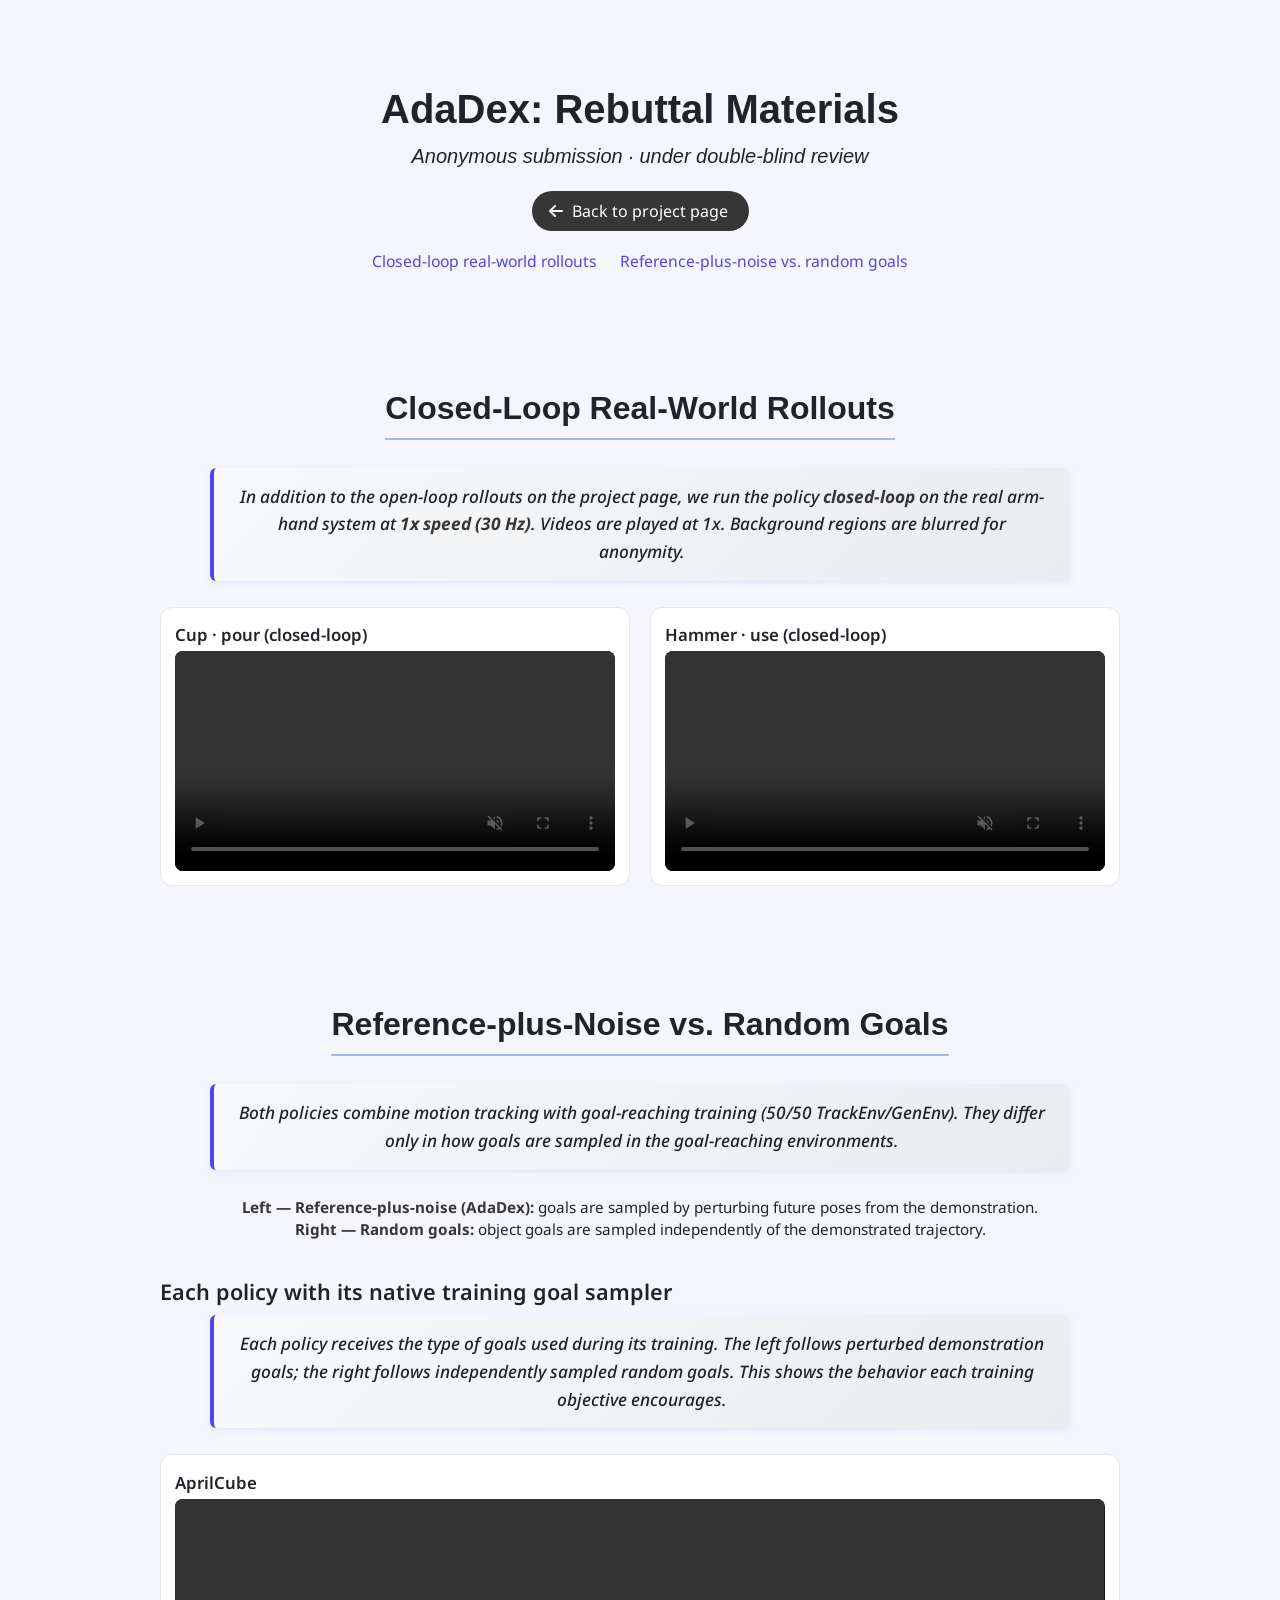
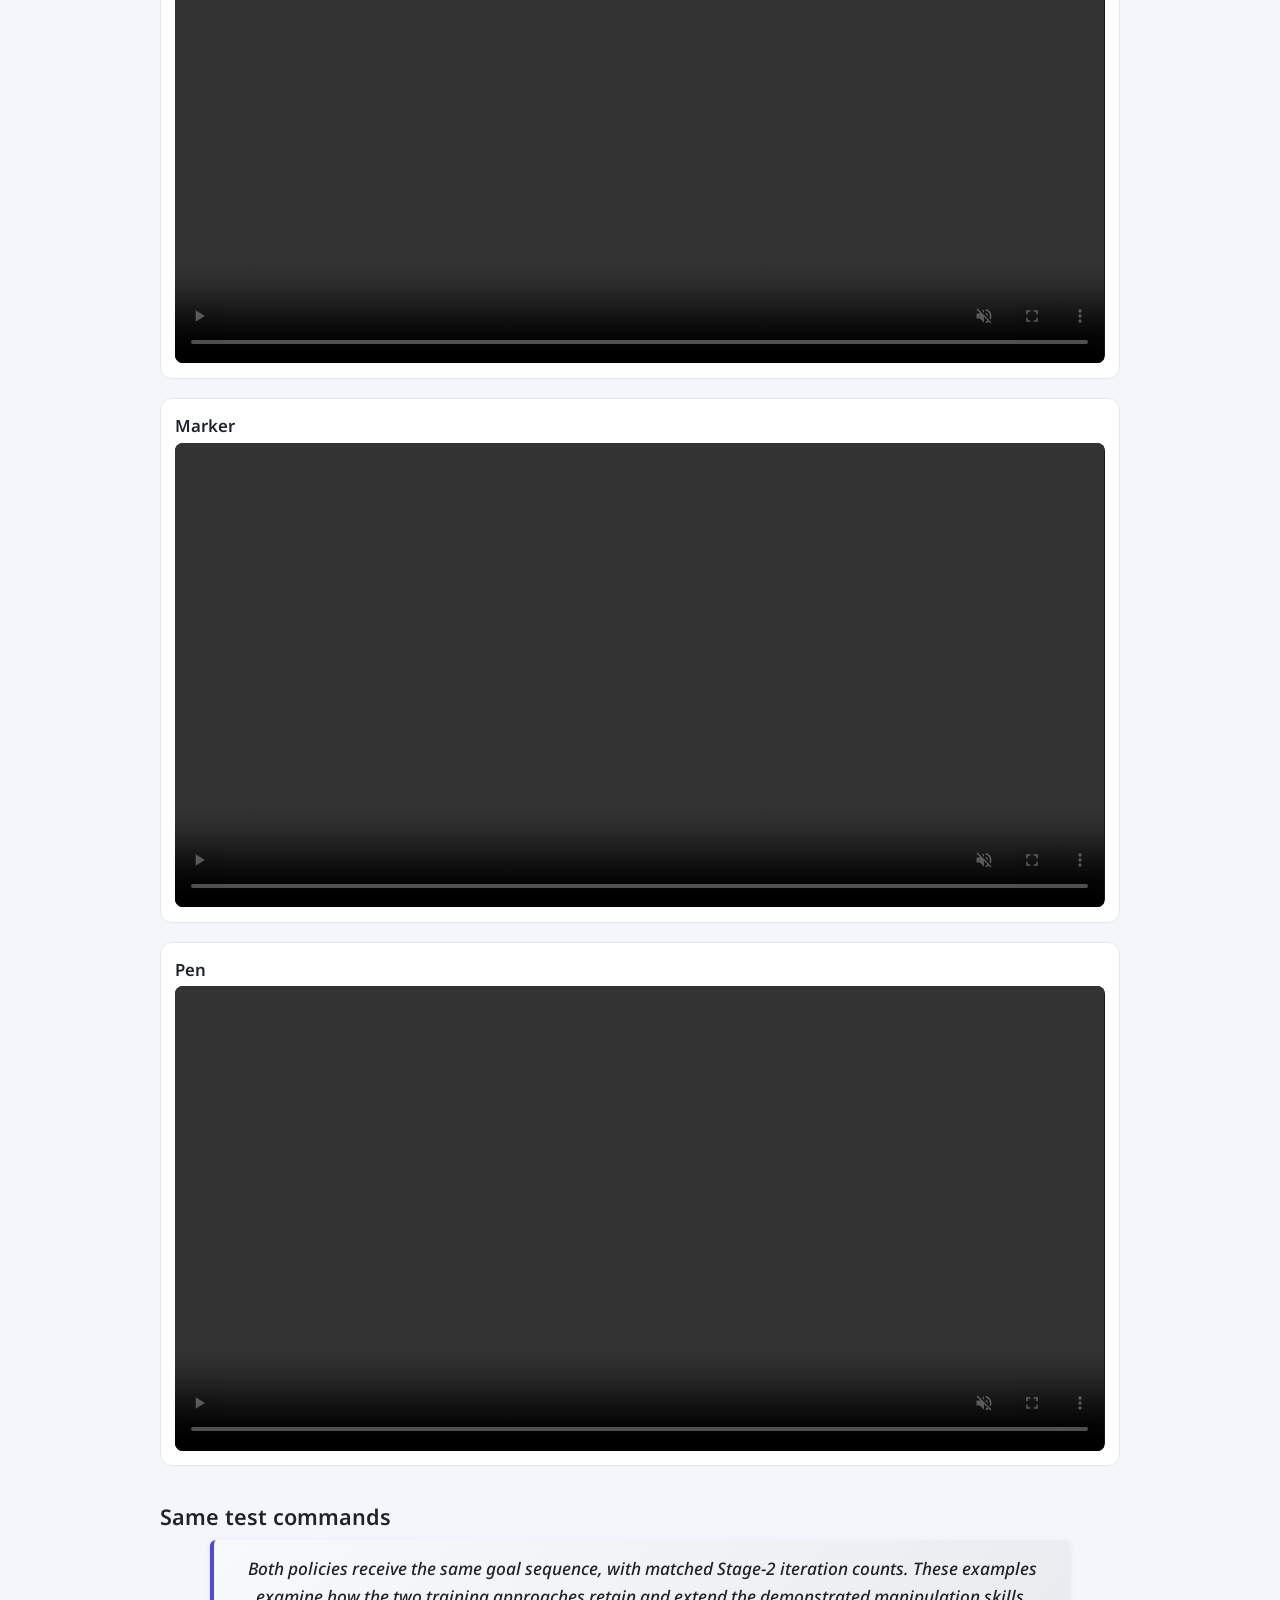
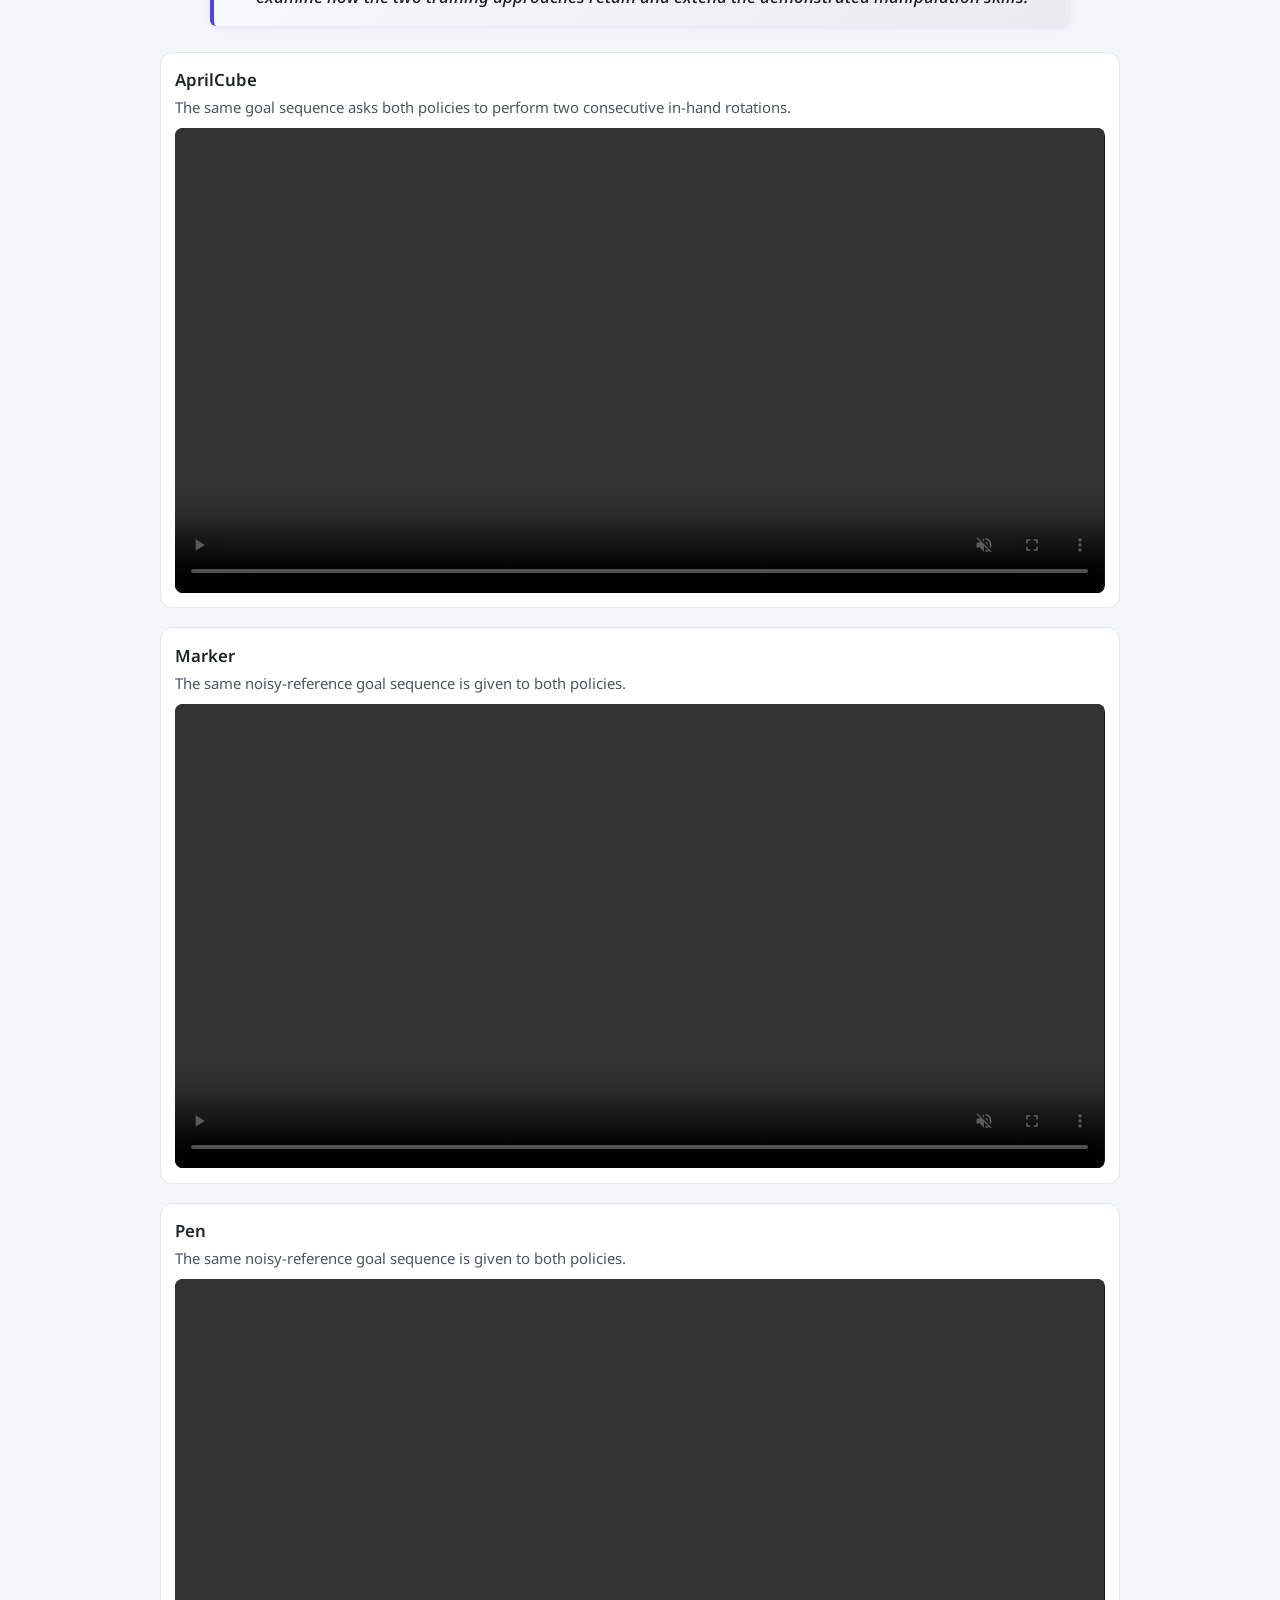
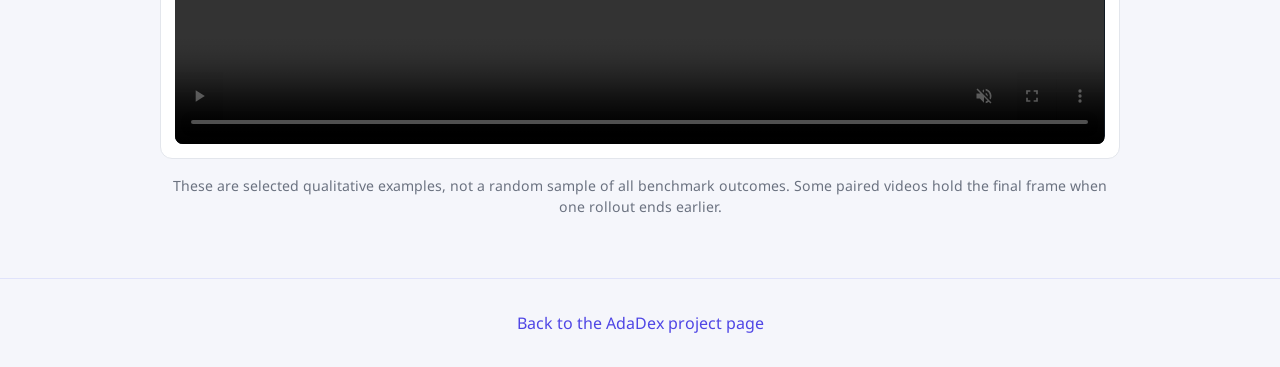
==== commit 438e42fd: "Rebuttal page: fix text colors" ====
--- a/rebuttal.html
+++ b/rebuttal.html
@@ -33,10 +33,24 @@
     .legend-lr { font-size: 0.95rem; color: #374151; margin-top: 0.4rem; }
     .rb-note { font-size: 0.88rem; color: #6b7280; margin-top: 1rem; text-align: center; }
     @media screen and (max-width: 768px) { .rb-grid { grid-template-columns: minmax(0, 1fr); } }
+    /* light theme for the whole rebuttal page (site theme defaults to light-on-dark text) */
+    body.site-media.rebuttal-page { background: #f5f6fb; color: #20242a; }
+    .rebuttal-page .rebuttal-header,
+    .rebuttal-page .section,
+    .rebuttal-page .footer { background: #f5f6fb !important; color: #20242a; }
+    .rebuttal-page .title,
+    .rebuttal-page h1, .rebuttal-page h2, .rebuttal-page h3, .rebuttal-page h4,
+    .rebuttal-page .rb-subtitle,
+    .rebuttal-page .publication-authors,
+    .rebuttal-page .subsection-description,
+    .rebuttal-page .legend-lr { color: #20242a !important; }
+    .rebuttal-page .rb-card p { color: #4b5563 !important; }
+    .rebuttal-page .rb-note { color: #6b7280 !important; }
+    .rebuttal-page .footer a { color: #4f46e5; }
   </style>
 </head>
 
-<body class="site-media">
+<body class="site-media rebuttal-page">
   <section class="hero rebuttal-header">
     <div class="hero-body">
       <div class="container has-text-centered">
